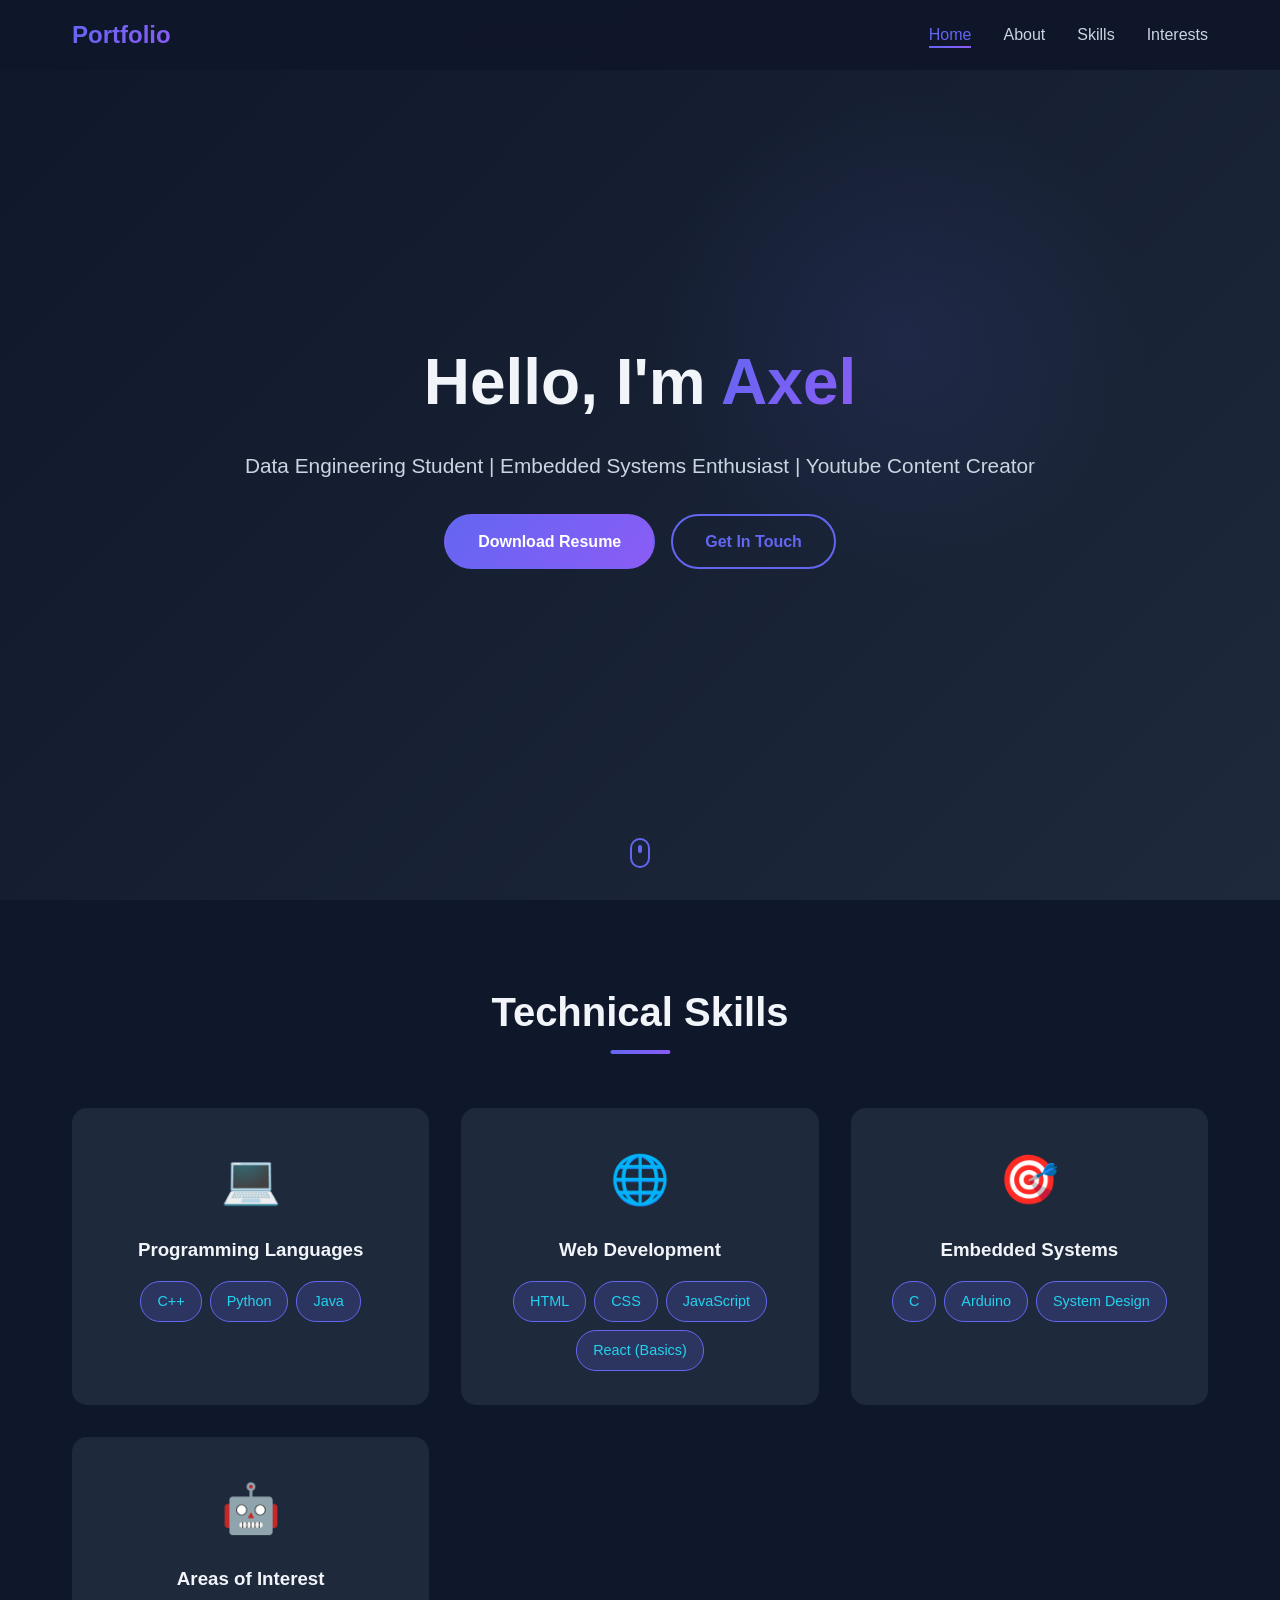
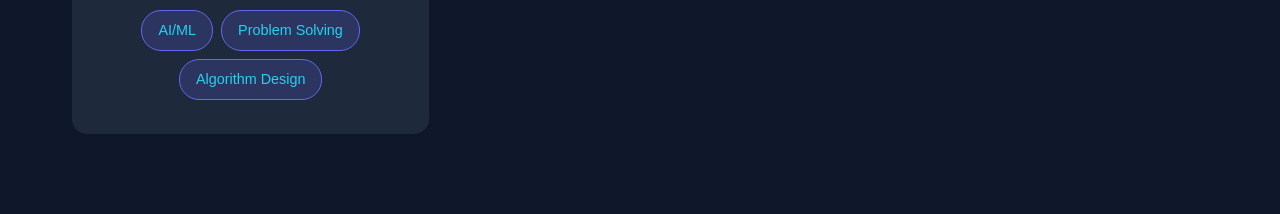
==== index.html @ 9598e3a3 "first commit" ====
<!DOCTYPE html>
<html lang="en">
<head>
    <meta charset="UTF-8">
    <meta name="viewport" content="width=device-width, initial-scale=1.0">
    <link rel="stylesheet" href="styles.css">
    <title>Adje Axel</title>
</head>
<body>
    <!-- Navigation -->
    <nav class="navbar">
        <div class="container">
            <div class="logo">Portfolio</div>
            <ul class="nav-links">
                <li><a href="#home" class="nav-link active">Home</a></li>
                <li><a href="#about" class="nav-link">About</a></li>
                <li><a href="#skills" class="nav-link">Skills</a></li>
                <li><a href="#interests" class="nav-link">Interests</a></li>
            </ul>
            <div class="hamburger">
                <span></span>
                <span></span>
                <span></span>
            </div>
        </div>
    </nav>

    <!-- Hero Section -->
    <section id="home" class="hero">
        <div class="hero-content">
            <div class="hero-text">
                <h1 class="fade-in">Hello, I'm <span class="highlight">Axel</span></h1>
                <p class="subtitle fade-in">Data Engineering Student | Embedded Systems Enthusiast | Youtube Content Creator</p>
                <div class="cta-buttons fade-in">
                    <a href="#about" class="btn btn-primary">Download Resume</a>
                    <a href="#contact" class="btn btn-secondary">Get In Touch</a>
                </div>
            </div>
        </div>
        <div class="scroll-indicator">
            <span></span>
        </div>
    </section>

    <!-- Skills Section -->
    <section id="skills" class="skills">
        <div class="container">
            <h2 class="section-title">Technical Skills</h2>
            <div class="skills-grid">
                <div class="skill-card">
                    <div class="skill-icon">💻</div>
                    <h3>Programming Languages</h3>
                    <div class="skill-tags">
                        <span class="tag">C++</span>
                        <span class="tag">Python</span>
                        <span class="tag">Java</span>
                    </div>
                </div>
                <div class="skill-card">
                    <div class="skill-icon">🌐</div>
                    <h3>Web Development</h3>
                    <div class="skill-tags">
                        <span class="tag">HTML</span>
                        <span class="tag">CSS</span>
                        <span class="tag">JavaScript</span>
                        <span class="tag">React (Basics)</span>
                    </div>
                </div>
                <div class="skill-card">
                    <div class="skill-icon">🎯</div>
                    <h3>Embedded Systems</h3>
                    <div class="skill-tags">
                        <span class="tag">C</span>
                        <span class="tag">Arduino</span>
                        <span class="tag">System Design</span>
                    </div>
                </div>
                <div class="skill-card">
                    <div class="skill-icon">🤖</div>
                    <h3>Areas of Interest</h3>
                    <div class="skill-tags">
                        <span class="tag">AI/ML</span>
                        <span class="tag">Problem Solving</span>
                        <span class="tag">Algorithm Design</span>
                    </div>
                </div>
            </div>
        </div>
    </section>
    
</body>
</html>
---- styles.css ----
/* Reset and Base Styles */
* {
    margin: 0;
    padding: 0;
    box-sizing: border-box;
}

:root {
    --primary-color: #6366f1;
    --secondary-color: #8b5cf6;
    --dark-bg: #0f172a;
    --light-bg: #1e293b;
    --text-primary: #f1f5f9;
    --text-secondary: #cbd5e1;
    --accent: #22d3ee;
    --gradient: linear-gradient(135deg, #6366f1 0%, #8b5cf6 100%);
}

body {
    font-family: 'Segoe UI', Tahoma, Geneva, Verdana, sans-serif;
    background-color: var(--dark-bg);
    color: var(--text-primary);
    line-height: 1.6;
    overflow-x: hidden;
}

.container {
    max-width: 1200px;
    margin: 0 auto;
    padding: 0 2rem;
}

/* Navigation */
.navbar {
    position: fixed;
    top: 0;
    width: 100%;
    background: rgba(15, 23, 42, 0.95);
    backdrop-filter: blur(10px);
    z-index: 1000;
    padding: 1rem 0;
    transition: all 0.3s ease;
}

.navbar.scrolled {
    box-shadow: 0 4px 20px rgba(0, 0, 0, 0.3);
}

.navbar .container {
    display: flex;
    justify-content: space-between;
    align-items: center;
}

.logo {
    font-size: 1.5rem;
    font-weight: bold;
    background: var(--gradient);
    -webkit-background-clip: text;
    -webkit-text-fill-color: transparent;
    background-clip: text;
}

.nav-links {
    display: flex;
    list-style: none;
    gap: 2rem;
}

.nav-link {
    color: var(--text-secondary);
    text-decoration: none;
    transition: color 0.3s ease;
    position: relative;
}

.nav-link::after {
    content: '';
    position: absolute;
    bottom: -5px;
    left: 0;
    width: 0;
    height: 2px;
    background: var(--gradient);
    transition: width 0.3s ease;
}

.nav-link:hover,
.nav-link.active {
    color: var(--primary-color);
}

.nav-link:hover::after,
.nav-link.active::after {
    width: 100%;
}

.hamburger {
    display: none;
    flex-direction: column;
    gap: 5px;
    cursor: pointer;
}

.hamburger span {
    width: 25px;
    height: 3px;
    background: var(--text-primary);
    transition: all 0.3s ease;
}

/* Hero Section */
.hero {
    min-height: 100vh;
    display: flex;
    align-items: center;
    justify-content: center;
    position: relative;
    background: linear-gradient(135deg, #0f172a 0%, #1e293b 100%);
    padding-top: 80px;
}

.hero::before {
    content: '';
    position: absolute;
    width: 500px;
    height: 500px;
    background: radial-gradient(circle, rgba(99, 102, 241, 0.1) 0%, transparent 70%);
    top: 10%;
    right: 10%;
    animation: float 6s ease-in-out infinite;
}

.hero-content {
    text-align: center;
    z-index: 1;
}

.hero-text h1 {
    font-size: 4rem;
    margin-bottom: 1rem;
    font-weight: 700;
}

.highlight {
    background: var(--gradient);
    -webkit-background-clip: text;
    -webkit-text-fill-color: transparent;
    background-clip: text;
}

.subtitle {
    font-size: 1.3rem;
    color: var(--text-secondary);
    margin-bottom: 2rem;
}

.cta-buttons {
    display: flex;
    gap: 1rem;
    justify-content: center;
    flex-wrap: wrap;
}

.btn {
    padding: 0.8rem 2rem;
    border-radius: 50px;
    text-decoration: none;
    font-weight: 600;
    transition: all 0.3s ease;
    display: inline-block;
}

.btn-primary {
    background: var(--gradient);
    color: white;
    border: 2px solid transparent;
}

.btn-primary:hover {
    transform: translateY(-3px);
    box-shadow: 0 10px 30px rgba(99, 102, 241, 0.4);
}

.btn-secondary {
    background: transparent;
    color: var(--primary-color);
    border: 2px solid var(--primary-color);
}

.btn-secondary:hover {
    background: var(--primary-color);
    color: white;
    transform: translateY(-3px);
}

.scroll-indicator {
    position: absolute;
    bottom: 2rem;
    left: 50%;
    transform: translateX(-50%);
}

.scroll-indicator span {
    display: block;
    width: 20px;
    height: 30px;
    border: 2px solid var(--primary-color);
    border-radius: 15px;
    position: relative;
}

.scroll-indicator span::before {
    content: '';
    position: absolute;
    top: 5px;
    left: 50%;
    transform: translateX(-50%);
    width: 4px;
    height: 8px;
    background: var(--primary-color);
    border-radius: 2px;
    animation: scroll 2s infinite;
}

/* Sections */
section {
    padding: 5rem 0;
}

.section-title {
    font-size: 2.5rem;
    text-align: center;
    margin-bottom: 1rem;
    position: relative;
    display: inline-block;
    left: 50%;
    transform: translateX(-50%);
}

.section-title::after {
    content: '';
    position: absolute;
    bottom: -10px;
    left: 50%;
    transform: translateX(-50%);
    width: 60px;
    height: 4px;
    background: var(--gradient);
    border-radius: 2px;
}

.section-subtitle {
    text-align: center;
    color: var(--text-secondary);
    font-size: 1.1rem;
    margin-bottom: 3rem;
}

/* About Section */
.about {
    background: var(--light-bg);
}

.about-content {
    max-width: 800px;
    margin: 3rem auto 0;
}

.about-text p {
    font-size: 1.1rem;
    color: var(--text-secondary);
    margin-bottom: 1.5rem;
    line-height: 1.8;
}

.stats {
    display: flex;
    justify-content: space-around;
    margin-top: 3rem;
    gap: 2rem;
    flex-wrap: wrap;
}

.stat-item {
    text-align: center;
}

.stat-item h3 {
    font-size: 3rem;
    background: var(--gradient);
    -webkit-background-clip: text;
    -webkit-text-fill-color: transparent;
    background-clip: text;
    margin-bottom: 0.5rem;
}

.stat-item p {
    color: var(--text-secondary);
}

/* Skills Section */
.skills-grid {
    display: grid;
    grid-template-columns: repeat(auto-fit, minmax(280px, 1fr));
    gap: 2rem;
    margin-top: 3rem;
}

.skill-card {
    background: var(--light-bg);
    padding: 2rem;
    border-radius: 15px;
    text-align: center;
    transition: all 0.3s ease;
    border: 2px solid transparent;
}

.skill-card:hover {
    transform: translateY(-10px);
    border-color: var(--primary-color);
    box-shadow: 0 10px 30px rgba(99, 102, 241, 0.2);
}

.skill-icon {
    font-size: 3rem;
    margin-bottom: 1rem;
}

.skill-card h3 {
    margin-bottom: 1rem;
    color: var(--text-primary);
}

.skill-tags {
    display: flex;
    flex-wrap: wrap;
    gap: 0.5rem;
    justify-content: center;
}

.tag {
    background: rgba(99, 102, 241, 0.2);
    color: var(--accent);
    padding: 0.5rem 1rem;
    border-radius: 20px;
    font-size: 0.9rem;
    border: 1px solid var(--primary-color);
}

/* Interests Section */
.interests {
    background: var(--light-bg);
}

.interests-grid {
    display: grid;
    grid-template-columns: repeat(auto-fit, minmax(250px, 1fr));
    gap: 2rem;
    margin-top: 3rem;
}

.interest-card {
    background: var(--dark-bg);
    padding: 2rem;
    border-radius: 15px;
    text-align: center;
    transition: all 0.3s ease;
    border: 2px solid transparent;
}

.interest-card:hover {
    transform: translateY(-10px);
    border-color: var(--secondary-color);
    box-shadow: 0 10px 30px rgba(139, 92, 246, 0.2);
}

.interest-icon {
    font-size: 3rem;
    margin-bottom: 1rem;
}

.interest-card h3 {
    color: var(--text-primary);
    margin-bottom: 0.5rem;
}

.interest-card p {
    color: var(--text-secondary);
    font-size: 0.95rem;
}

/* Contact Section */
.contact-content {
    max-width: 600px;
    margin: 3rem auto 0;
}

.contact-form {
    display: flex;
    flex-direction: column;
    gap: 1.5rem;
}

.form-group input,
.form-group textarea {
    width: 100%;
    padding: 1rem;
    background: var(--light-bg);
    border: 2px solid transparent;
    border-radius: 10px;
    color: var(--text-primary);
    font-size: 1rem;
    transition: all 0.3s ease;
}

.form-group input:focus,
.form-group textarea:focus {
    outline: none;
    border-color: var(--primary-color);
    box-shadow: 0 0 20px rgba(99, 102, 241, 0.2);
}

.form-group textarea {
    resize: vertical;
}

/* Footer */
.footer {
    background: var(--dark-bg);
    text-align: center;
    padding: 2rem 0;
    border-top: 1px solid var(--light-bg);
}

.footer p {
    color: var(--text-secondary);
    margin: 0.5rem 0;
}

/* Animations */
@keyframes float {
    0%, 100% {
        transform: translateY(0);
    }
    50% {
        transform: translateY(-20px);
    }
}

@keyframes scroll {
    0% {
        opacity: 0;
        transform: translateX(-50%) translateY(0);
    }
    50% {
        opacity: 1;
    }
    100% {
        opacity: 0;
        transform: translateX(-50%) translateY(10px);
    }
}

.fade-in {
    animation: fadeInUp 1s ease-out;
}

@keyframes fadeInUp {
    from {
        opacity: 0;
        transform: translateY(30px);
    }
    to {
        opacity: 1;
        transform: translateY(0);
    }
}

/* Responsive Design */
@media (max-width: 768px) {
    .hamburger {
        display: flex;
    }

    .nav-links {
        position: fixed;
        top: 70px;
        right: -100%;
        flex-direction: column;
        background: rgba(15, 23, 42, 0.98);
        width: 100%;
        padding: 2rem;
        gap: 1rem;
        transition: right 0.3s ease;
    }

    .nav-links.active {
        right: 0;
    }

    .hero-text h1 {
        font-size: 2.5rem;
    }

    .subtitle {
        font-size: 1.1rem;
    }

    .section-title {
        font-size: 2rem;
    }

    .stats {
        flex-direction: column;
        gap: 2rem;
    }
}

@media (max-width: 480px) {
    .hero-text h1 {
        font-size: 2rem;
    }

    .cta-buttons {
        flex-direction: column;
    }

    .btn {
        width: 100%;
    }
}
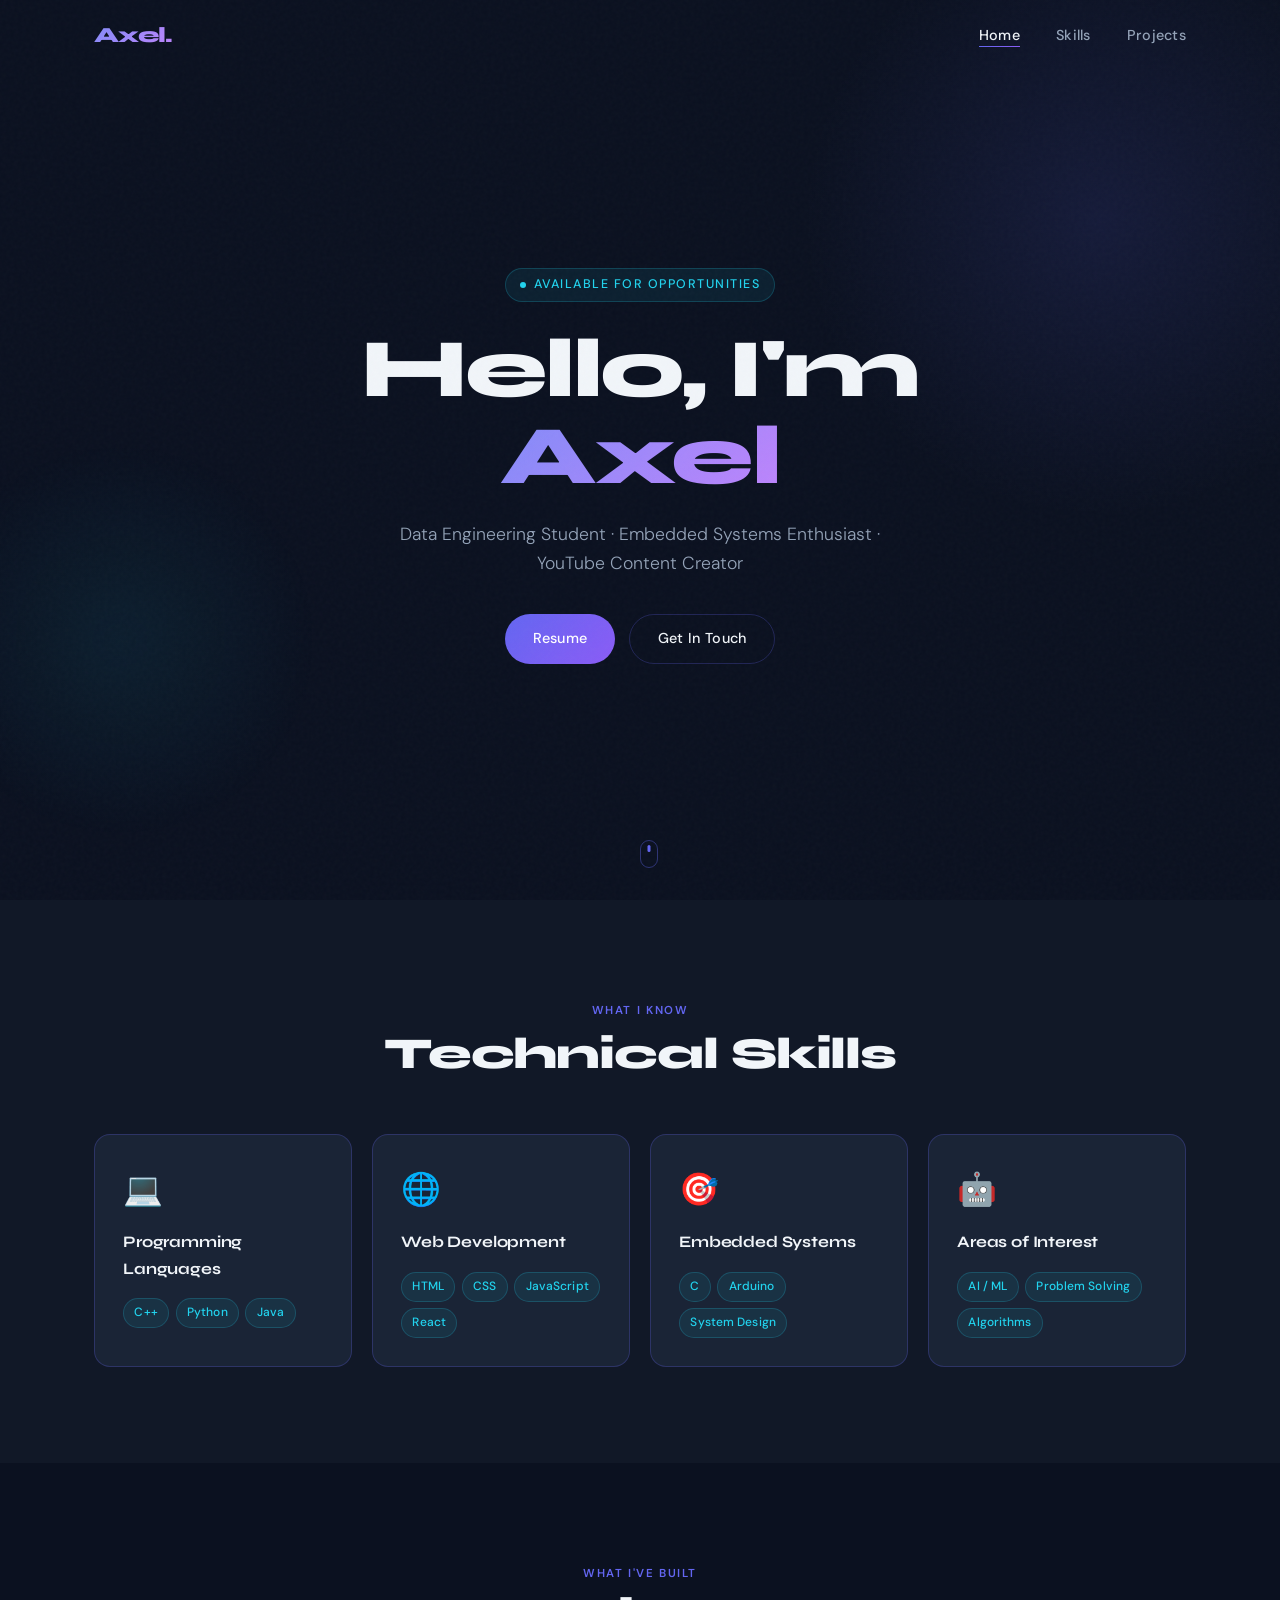
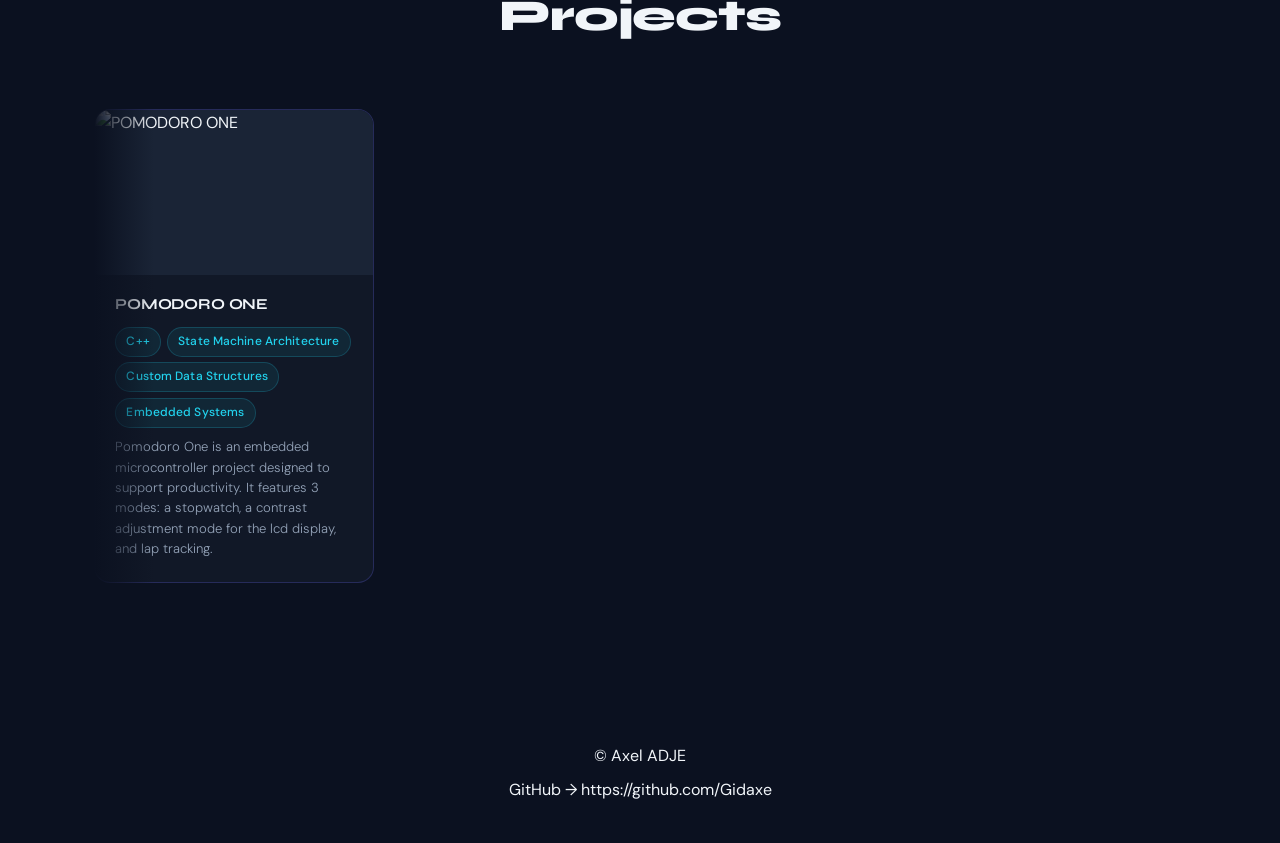
==== commit 1f160c9e: "Made some progress on the portfolio website, added all the UI elements, next is adding the projects." ====
--- a/index.html
+++ b/index.html
@@ -3,21 +3,24 @@
 <head>
     <meta charset="UTF-8">
     <meta name="viewport" content="width=device-width, initial-scale=1.0">
+    <title>Adje Axel — Portfolio</title>
+    <link rel="preconnect" href="https://fonts.googleapis.com">
+    <link rel="preconnect" href="https://fonts.gstatic.com" crossorigin>
+    <link href="https://fonts.googleapis.com/css2?family=Syne:wght@400;600;700;800&family=DM+Sans:ital,wght@0,300;0,400;0,500;1,300&display=swap" rel="stylesheet">
     <link rel="stylesheet" href="styles.css">
-    <title>Adje Axel</title>
 </head>
 <body>
+
     <!-- Navigation -->
-    <nav class="navbar">
-        <div class="container">
-            <div class="logo">Portfolio</div>
-            <ul class="nav-links">
+    <nav class="navbar" id="navbar">
+        <div class="container">
+            <div class="logo">Axel.</div>
+            <ul class="nav-links" id="navLinks">
                 <li><a href="#home" class="nav-link active">Home</a></li>
-                <li><a href="#about" class="nav-link">About</a></li>
                 <li><a href="#skills" class="nav-link">Skills</a></li>
-                <li><a href="#interests" class="nav-link">Interests</a></li>
+                <li><a href="#projects-section" class="nav-link">Projects</a></li>
             </ul>
-            <div class="hamburger">
+            <div class="hamburger" id="hamburger" aria-label="Toggle menu">
                 <span></span>
                 <span></span>
                 <span></span>
@@ -25,30 +28,32 @@
         </div>
     </nav>
 
-    <!-- Hero Section -->
+    <!-- Hero -->
     <section id="home" class="hero">
         <div class="hero-content">
-            <div class="hero-text">
-                <h1 class="fade-in">Hello, I'm <span class="highlight">Axel</span></h1>
-                <p class="subtitle fade-in">Data Engineering Student | Embedded Systems Enthusiast | Youtube Content Creator</p>
-                <div class="cta-buttons fade-in">
-                    <a href="#about" class="btn btn-primary">Download Resume</a>
-                    <a href="#contact" class="btn btn-secondary">Get In Touch</a>
-                </div>
-            </div>
-        </div>
-        <div class="scroll-indicator">
-            <span></span>
-        </div>
+            <div class="eyebrow">Available for opportunities</div>
+            <h1>Hello, I'm <span class="highlight">Axel</span></h1>
+            <p class="subtitle">Data Engineering Student · Embedded Systems Enthusiast · YouTube Content Creator</p>
+            <div class="cta-buttons">
+                <a href="axel_adje_resume.html" class="btn btn-primary">
+                    Resume
+                </a>
+                <a href="mailto:axel.adje@edu.esiee.fr" class="btn btn-secondary">Get In Touch</a>
+            </div>
+        </div>
+        <div class="scroll-indicator" aria-hidden="true"><span></span></div>
     </section>
 
-    <!-- Skills Section -->
-    <section id="skills" class="skills">
-        <div class="container">
-            <h2 class="section-title">Technical Skills</h2>
+    <!-- Skills -->
+    <section id="skills">
+        <div class="container">
+            <div class="section-header reveal">
+                <span class="section-label">What I know</span>
+                <h2 class="section-title">Technical Skills</h2>
+            </div>
             <div class="skills-grid">
-                <div class="skill-card">
-                    <div class="skill-icon">💻</div>
+                <div class="skill-card reveal">
+                    <span class="skill-icon">💻</span>
                     <h3>Programming Languages</h3>
                     <div class="skill-tags">
                         <span class="tag">C++</span>
@@ -56,18 +61,18 @@
                         <span class="tag">Java</span>
                     </div>
                 </div>
-                <div class="skill-card">
-                    <div class="skill-icon">🌐</div>
+                <div class="skill-card reveal" style="transition-delay:0.08s">
+                    <span class="skill-icon">🌐</span>
                     <h3>Web Development</h3>
                     <div class="skill-tags">
                         <span class="tag">HTML</span>
                         <span class="tag">CSS</span>
                         <span class="tag">JavaScript</span>
-                        <span class="tag">React (Basics)</span>
-                    </div>
-                </div>
-                <div class="skill-card">
-                    <div class="skill-icon">🎯</div>
+                        <span class="tag">React</span>
+                    </div>
+                </div>
+                <div class="skill-card reveal" style="transition-delay:0.16s">
+                    <span class="skill-icon">🎯</span>
                     <h3>Embedded Systems</h3>
                     <div class="skill-tags">
                         <span class="tag">C</span>
@@ -75,18 +80,138 @@
                         <span class="tag">System Design</span>
                     </div>
                 </div>
-                <div class="skill-card">
-                    <div class="skill-icon">🤖</div>
+                <div class="skill-card reveal" style="transition-delay:0.24s">
+                    <span class="skill-icon">🤖</span>
                     <h3>Areas of Interest</h3>
                     <div class="skill-tags">
-                        <span class="tag">AI/ML</span>
+                        <span class="tag">AI / ML</span>
                         <span class="tag">Problem Solving</span>
-                        <span class="tag">Algorithm Design</span>
+                        <span class="tag">Algorithms</span>
                     </div>
                 </div>
             </div>
         </div>
     </section>
-    
+
+    <!-- Projects -->
+    <section id="projects-section">
+        <div class="container">
+            <div class="section-header reveal">
+                <span class="section-label">What I've built</span>
+                <h2 class="section-title">Projects</h2>
+            </div>
+        </div>
+        <div class="container">
+            <div class="projects-scroll-wrapper">
+                <div class="projects-scroll-container" id="projectsScroll">
+
+                    <a href="https://github.com/Gidaxe/POMODORO-ONE" target="_blank" rel="noopener" class="project-box">
+                        <div class="project-img-wrap">
+                            <img src="images/sugarandswirl.png" alt="POMODORO ONE" loading="lazy">
+                        </div>
+                        <div class="project-body">
+                            <h4>POMODORO ONE</h4>
+                            <div class="project-tags">
+                                <span class="tag">C++</span>
+                                <span class="tag">State Machine Architecture</span>
+                                <span class="tag">Custom Data Structures</span>
+                                <span class="tag">Embedded Systems</span>
+                            </div>
+                            <p>Pomodoro One is an embedded microcontroller project designed to support productivity. It features 3 modes: a stopwatch, a contrast adjustment mode for the lcd display, and lap tracking.</p>
+                        </div>
+                    </a>
+
+                </div>
+            </div>
+            <p class="drag-hint">← swipe to see more →</p>
+        </div>
+    </section>
+
+    <!-- Footer -->
+    <footer class="footer">
+        <div class="container">
+            <p>&copy; Axel ADJE </p>
+            <p>GitHub →
+  <a href="https://github.com/Gidaxe/" target="_blank" rel="noopener noreferrer">
+    https://github.com/Gidaxe
+  </a>
+</p>
+
+        </div>
+    </footer>
+
+    <script>
+        // ── Navbar scroll state ──
+        const navbar = document.getElementById('navbar');
+        window.addEventListener('scroll', () => {
+            navbar.classList.toggle('scrolled', window.scrollY > 30);
+        }, { passive: true });
+
+        // ── Active nav link on scroll ──
+        const sections = document.querySelectorAll('section[id]');
+        const navLinks = document.querySelectorAll('.nav-link');
+
+        const observer = new IntersectionObserver((entries) => {
+            entries.forEach(entry => {
+                if (entry.isIntersecting) {
+                    navLinks.forEach(l => l.classList.remove('active'));
+                    const active = document.querySelector(`.nav-link[href="#${entry.target.id}"]`);
+                    if (active) active.classList.add('active');
+                }
+            });
+        }, { threshold: 0.4 });
+
+        sections.forEach(s => observer.observe(s));
+
+        // ── Hamburger / mobile nav ──
+        const hamburger = document.getElementById('hamburger');
+        const navList   = document.getElementById('navLinks');
+
+        hamburger.addEventListener('click', () => {
+            const open = navList.classList.toggle('open');
+            hamburger.classList.toggle('open', open);
+            document.body.style.overflow = open ? 'hidden' : '';
+        });
+
+        // close on link click
+        navList.querySelectorAll('.nav-link').forEach(link => {
+            link.addEventListener('click', () => {
+                navList.classList.remove('open');
+                hamburger.classList.remove('open');
+                document.body.style.overflow = '';
+            });
+        });
+
+        // ── Scroll reveal ──
+        const revealObserver = new IntersectionObserver((entries) => {
+            entries.forEach(e => {
+                if (e.isIntersecting) {
+                    e.target.classList.add('visible');
+                    revealObserver.unobserve(e.target);
+                }
+            });
+        }, { threshold: 0.15 });
+
+        document.querySelectorAll('.reveal').forEach(el => revealObserver.observe(el));
+
+        // ── Drag-to-scroll on project rail ──
+        const rail = document.getElementById('projectsScroll');
+        let isDown = false, startX, scrollLeft;
+
+        rail.addEventListener('mousedown', e => {
+            isDown = true;
+            startX = e.pageX - rail.offsetLeft;
+            scrollLeft = rail.scrollLeft;
+        });
+
+        ['mouseleave','mouseup'].forEach(ev => rail.addEventListener(ev, () => isDown = false));
+
+        rail.addEventListener('mousemove', e => {
+            if (!isDown) return;
+            e.preventDefault();
+            const x = e.pageX - rail.offsetLeft;
+            rail.scrollLeft = scrollLeft - (x - startX) * 1.2;
+        });
+    </script>
 </body>
 </html>
--- a/styles.css
+++ b/styles.css
@@ -1,49 +1,64 @@
-/* Reset and Base Styles */
-* {
-    margin: 0;
-    padding: 0;
-    box-sizing: border-box;
-}
+/* ─── Reset & Base ─── */
+*, *::before, *::after { margin: 0; padding: 0; box-sizing: border-box; }
 
 :root {
-    --primary-color: #6366f1;
-    --secondary-color: #8b5cf6;
-    --dark-bg: #0f172a;
-    --light-bg: #1e293b;
-    --text-primary: #f1f5f9;
-    --text-secondary: #cbd5e1;
-    --accent: #22d3ee;
-    --gradient: linear-gradient(135deg, #6366f1 0%, #8b5cf6 100%);
-}
+    --indigo:    #6366f1;
+    --violet:    #8b5cf6;
+    --cyan:      #22d3ee;
+    --dark:      #0b1120;
+    --surface:   #111827;
+    --surface-2: #1a2436;
+    --border:    rgba(99,102,241,0.25);
+    --text:      #f1f5f9;
+    --muted:     #94a3b8;
+    --grad:      linear-gradient(135deg, #6366f1, #8b5cf6);
+    --grad-text: linear-gradient(135deg, #818cf8, #c084fc);
+}
+
+html { scroll-behavior: smooth; }
 
 body {
-    font-family: 'Segoe UI', Tahoma, Geneva, Verdana, sans-serif;
-    background-color: var(--dark-bg);
-    color: var(--text-primary);
-    line-height: 1.6;
+    font-family: 'DM Sans', sans-serif;
+    background: var(--dark);
+    color: var(--text);
     overflow-x: hidden;
-}
+    line-height: 1.65;
+}
+
+/* ─── Grain overlay ─── */
+body::before {
+    content: '';
+    position: fixed;
+    inset: 0;
+    background-image: url("data:image/svg+xml,%3Csvg viewBox='0 0 256 256' xmlns='http://www.w3.org/2000/svg'%3E%3Cfilter id='noise'%3E%3CfeTurbulence type='fractalNoise' baseFrequency='0.9' numOctaves='4' stitchTiles='stitch'/%3E%3C/filter%3E%3Crect width='100%25' height='100%25' filter='url(%23noise)' opacity='1'/%3E%3C/svg%3E");
+    opacity: 0.025;
+    pointer-events: none;
+    z-index: 9999;
+}
+
+a { text-decoration: none; color: inherit; }
 
 .container {
-    max-width: 1200px;
+    max-width: 1140px;
     margin: 0 auto;
-    padding: 0 2rem;
-}
-
-/* Navigation */
+    padding: 0 1.5rem;
+}
+
+/* ─── Navbar ─── */
 .navbar {
     position: fixed;
     top: 0;
     width: 100%;
-    background: rgba(15, 23, 42, 0.95);
-    backdrop-filter: blur(10px);
     z-index: 1000;
-    padding: 1rem 0;
-    transition: all 0.3s ease;
+    padding: 1.1rem 0;
+    transition: background 0.4s, box-shadow 0.4s;
 }
 
 .navbar.scrolled {
-    box-shadow: 0 4px 20px rgba(0, 0, 0, 0.3);
+    background: rgba(11,17,32,0.85);
+    backdrop-filter: blur(18px);
+    -webkit-backdrop-filter: blur(18px);
+    box-shadow: 0 1px 0 var(--border);
 }
 
 .navbar .container {
@@ -53,41 +68,46 @@
 }
 
 .logo {
-    font-size: 1.5rem;
-    font-weight: bold;
-    background: var(--gradient);
+    font-family: 'Syne', sans-serif;
+    font-weight: 800;
+    font-size: 1.35rem;
+    letter-spacing: -0.03em;
+    background: var(--grad-text);
     -webkit-background-clip: text;
     -webkit-text-fill-color: transparent;
     background-clip: text;
 }
 
 .nav-links {
-    display: flex;
     list-style: none;
-    gap: 2rem;
+    display: flex;
+    gap: 2.25rem;
+    transition: transform 0.4s cubic-bezier(0.4,0,0.2,1), opacity 0.35s ease;
 }
 
 .nav-link {
-    color: var(--text-secondary);
-    text-decoration: none;
-    transition: color 0.3s ease;
+    font-size: 0.9rem;
+    font-weight: 500;
+    color: var(--muted);
+    letter-spacing: 0.02em;
+    transition: color 0.25s;
     position: relative;
 }
 
 .nav-link::after {
     content: '';
     position: absolute;
-    bottom: -5px;
+    bottom: -3px;
     left: 0;
     width: 0;
-    height: 2px;
-    background: var(--gradient);
+    height: 1.5px;
+    background: var(--grad);
     transition: width 0.3s ease;
 }
 
 .nav-link:hover,
 .nav-link.active {
-    color: var(--primary-color);
+    color: var(--text);
 }
 
 .nav-link:hover::after,
@@ -95,103 +115,173 @@
     width: 100%;
 }
 
+/* ─── Hamburger ─── */
 .hamburger {
     display: none;
     flex-direction: column;
     gap: 5px;
     cursor: pointer;
+    padding: 4px;
+    z-index: 1100;
 }
 
 .hamburger span {
-    width: 25px;
-    height: 3px;
-    background: var(--text-primary);
-    transition: all 0.3s ease;
-}
-
-/* Hero Section */
+    display: block;
+    width: 24px;
+    height: 2px;
+    background: var(--text);
+    border-radius: 2px;
+    transition: transform 0.35s ease, opacity 0.35s ease, width 0.35s ease;
+    transform-origin: center;
+}
+
+.hamburger.open span:nth-child(1) { transform: translateY(7px) rotate(45deg); }
+.hamburger.open span:nth-child(2) { opacity: 0; width: 0; }
+.hamburger.open span:nth-child(3) { transform: translateY(-7px) rotate(-45deg); }
+
+/* ─── Hero ─── */
 .hero {
-    min-height: 100vh;
+    min-height: 100svh;
     display: flex;
     align-items: center;
     justify-content: center;
+    text-align: center;
+    padding: 7rem 1.5rem 5rem;
     position: relative;
-    background: linear-gradient(135deg, #0f172a 0%, #1e293b 100%);
-    padding-top: 80px;
-}
-
-.hero::before {
+    overflow: hidden;
+}
+
+/* Ambient orbs */
+.hero::before, .hero::after {
     content: '';
     position: absolute;
-    width: 500px;
-    height: 500px;
-    background: radial-gradient(circle, rgba(99, 102, 241, 0.1) 0%, transparent 70%);
-    top: 10%;
-    right: 10%;
-    animation: float 6s ease-in-out infinite;
+    border-radius: 50%;
+    pointer-events: none;
+}
+
+.hero::before {
+    width: 600px;
+    height: 600px;
+    background: radial-gradient(circle, rgba(99,102,241,0.12) 0%, transparent 70%);
+    top: -80px;
+    right: -120px;
+    animation: drift 10s ease-in-out infinite;
+}
+
+.hero::after {
+    width: 400px;
+    height: 400px;
+    background: radial-gradient(circle, rgba(34,211,238,0.07) 0%, transparent 70%);
+    bottom: 60px;
+    left: -80px;
+    animation: drift 13s ease-in-out infinite reverse;
 }
 
 .hero-content {
-    text-align: center;
+    position: relative;
     z-index: 1;
-}
-
-.hero-text h1 {
-    font-size: 4rem;
-    margin-bottom: 1rem;
-    font-weight: 700;
+    max-width: 720px;
+}
+
+.eyebrow {
+    display: inline-flex;
+    align-items: center;
+    gap: 0.5rem;
+    font-size: 0.78rem;
+    font-weight: 500;
+    letter-spacing: 0.12em;
+    text-transform: uppercase;
+    color: var(--cyan);
+    background: rgba(34,211,238,0.08);
+    border: 1px solid rgba(34,211,238,0.2);
+    padding: 0.35rem 0.85rem;
+    border-radius: 100px;
+    margin-bottom: 1.5rem;
+    opacity: 0;
+    animation: fadeUp 0.7s 0.1s forwards;
+}
+
+.eyebrow::before {
+    content: '';
+    width: 6px;
+    height: 6px;
+    border-radius: 50%;
+    background: var(--cyan);
+    animation: pulse 2s infinite;
+}
+
+.hero h1 {
+    font-family: 'Syne', sans-serif;
+    font-size: clamp(2.8rem, 7vw, 5.2rem);
+    font-weight: 800;
+    line-height: 1.05;
+    letter-spacing: -0.03em;
+    margin-bottom: 1.25rem;
+    opacity: 0;
+    animation: fadeUp 0.7s 0.25s forwards;
 }
 
 .highlight {
-    background: var(--gradient);
+    background: var(--grad-text);
     -webkit-background-clip: text;
     -webkit-text-fill-color: transparent;
     background-clip: text;
 }
 
 .subtitle {
-    font-size: 1.3rem;
-    color: var(--text-secondary);
-    margin-bottom: 2rem;
+    font-size: clamp(0.95rem, 2.2vw, 1.1rem);
+    color: var(--muted);
+    font-weight: 300;
+    max-width: 520px;
+    margin: 0 auto 2.25rem;
+    opacity: 0;
+    animation: fadeUp 0.7s 0.4s forwards;
 }
 
 .cta-buttons {
     display: flex;
-    gap: 1rem;
+    gap: 0.85rem;
     justify-content: center;
     flex-wrap: wrap;
+    opacity: 0;
+    animation: fadeUp 0.7s 0.55s forwards;
 }
 
 .btn {
-    padding: 0.8rem 2rem;
-    border-radius: 50px;
-    text-decoration: none;
-    font-weight: 600;
-    transition: all 0.3s ease;
-    display: inline-block;
+    padding: 0.75rem 1.75rem;
+    border-radius: 100px;
+    font-size: 0.9rem;
+    font-weight: 500;
+    letter-spacing: 0.02em;
+    transition: transform 0.25s, box-shadow 0.25s, background 0.25s;
+    display: inline-flex;
+    align-items: center;
+    gap: 0.4rem;
+    cursor: pointer;
+    border: none;
 }
 
 .btn-primary {
-    background: var(--gradient);
-    color: white;
-    border: 2px solid transparent;
+    background: var(--grad);
+    color: #fff;
+    box-shadow: 0 0 0 rgba(99,102,241,0);
 }
 
 .btn-primary:hover {
-    transform: translateY(-3px);
-    box-shadow: 0 10px 30px rgba(99, 102, 241, 0.4);
+    transform: translateY(-2px);
+    box-shadow: 0 8px 28px rgba(99,102,241,0.45);
 }
 
 .btn-secondary {
     background: transparent;
-    color: var(--primary-color);
-    border: 2px solid var(--primary-color);
+    color: var(--text);
+    border: 1.5px solid var(--border);
 }
 
 .btn-secondary:hover {
-    background: var(--primary-color);
-    color: white;
-    transform: translateY(-3px);
+    border-color: var(--indigo);
+    background: rgba(99,102,241,0.08);
+    transform: translateY(-2px);
 }
 
 .scroll-indicator {
@@ -199,230 +289,276 @@
     bottom: 2rem;
     left: 50%;
     transform: translateX(-50%);
+    display: flex;
+    flex-direction: column;
+    align-items: center;
+    gap: 0.4rem;
+    opacity: 0;
+    animation: fadeUp 0.7s 1s forwards;
 }
 
 .scroll-indicator span {
     display: block;
-    width: 20px;
-    height: 30px;
-    border: 2px solid var(--primary-color);
-    border-radius: 15px;
+    width: 18px;
+    height: 28px;
+    border: 1.5px solid rgba(99,102,241,0.4);
+    border-radius: 12px;
     position: relative;
 }
 
 .scroll-indicator span::before {
     content: '';
     position: absolute;
-    top: 5px;
+    top: 4px;
     left: 50%;
     transform: translateX(-50%);
-    width: 4px;
-    height: 8px;
-    background: var(--primary-color);
+    width: 3px;
+    height: 7px;
+    background: var(--indigo);
     border-radius: 2px;
-    animation: scroll 2s infinite;
-}
-
-/* Sections */
-section {
-    padding: 5rem 0;
+    animation: scrollDot 2s infinite;
+}
+
+/* ─── Section shared ─── */
+section { padding: 6rem 0; }
+
+.section-header {
+    text-align: center;
+    margin-bottom: 3.5rem;
+}
+
+.section-label {
+    display: inline-block;
+    font-size: 0.72rem;
+    font-weight: 600;
+    letter-spacing: 0.14em;
+    text-transform: uppercase;
+    color: var(--indigo);
+    margin-bottom: 0.6rem;
 }
 
 .section-title {
-    font-size: 2.5rem;
-    text-align: center;
-    margin-bottom: 1rem;
+    font-family: 'Syne', sans-serif;
+    font-size: clamp(1.9rem, 4vw, 2.75rem);
+    font-weight: 800;
+    letter-spacing: -0.025em;
+    line-height: 1.1;
+}
+
+/* ─── Skills ─── */
+#skills { background: var(--surface); }
+
+.skills-grid {
+    display: grid;
+    grid-template-columns: repeat(auto-fit, minmax(240px, 1fr));
+    gap: 1.25rem;
+}
+
+.skill-card {
+    background: var(--surface-2);
+    border: 1px solid var(--border);
+    border-radius: 16px;
+    padding: 1.75rem;
+    transition: border-color 0.3s, transform 0.3s, box-shadow 0.3s;
     position: relative;
-    display: inline-block;
-    left: 50%;
-    transform: translateX(-50%);
-}
-
-.section-title::after {
+    overflow: hidden;
+}
+
+.skill-card::before {
     content: '';
     position: absolute;
-    bottom: -10px;
-    left: 50%;
-    transform: translateX(-50%);
+    inset: 0;
+    background: var(--grad);
+    opacity: 0;
+    transition: opacity 0.3s;
+    border-radius: inherit;
+}
+
+.skill-card:hover {
+    border-color: var(--indigo);
+    transform: translateY(-5px);
+    box-shadow: 0 16px 40px rgba(99,102,241,0.15);
+}
+
+.skill-card:hover::before { opacity: 0.04; }
+
+.skill-card > * { position: relative; z-index: 1; }
+
+.skill-icon {
+    font-size: 2rem;
+    margin-bottom: 0.85rem;
+    display: block;
+}
+
+.skill-card h3 {
+    font-family: 'Syne', sans-serif;
+    font-size: 1rem;
+    font-weight: 700;
+    margin-bottom: 1rem;
+    letter-spacing: -0.01em;
+}
+
+.skill-tags {
+    display: flex;
+    flex-wrap: wrap;
+    gap: 0.4rem;
+}
+
+.tag {
+    font-size: 0.75rem;
+    font-weight: 500;
+    color: var(--cyan);
+    background: rgba(34,211,238,0.08);
+    border: 1px solid rgba(34,211,238,0.2);
+    padding: 0.25rem 0.65rem;
+    border-radius: 100px;
+    letter-spacing: 0.01em;
+}
+
+/* ─── Projects ─── */
+#projects-section {
+    background: var(--dark);
+    padding-top: 6rem;
+    padding-bottom: 6rem;
+}
+
+.projects-scroll-container {
+    display: flex;
+    gap: 1.25rem;
+    overflow-x: auto;
+    padding: 0.75rem 0 1.5rem;
+    scroll-snap-type: x mandatory;
+    -webkit-overflow-scrolling: touch;
+    scrollbar-width: none;
+    -ms-overflow-style: none;
+    cursor: grab;
+}
+
+.projects-scroll-container:active { cursor: grabbing; }
+.projects-scroll-container::-webkit-scrollbar { display: none; }
+
+.projects-scroll-wrapper {
+    position: relative;
+    overflow: hidden;
+}
+
+.projects-scroll-wrapper::before,
+.projects-scroll-wrapper::after {
+    content: '';
+    position: absolute;
+    top: 0;
+    bottom: 0;
     width: 60px;
-    height: 4px;
-    background: var(--gradient);
-    border-radius: 2px;
-}
-
-.section-subtitle {
+    pointer-events: none;
+    z-index: 2;
+}
+
+.projects-scroll-wrapper::before {
+    left: 0;
+    background: linear-gradient(to right, var(--dark), transparent);
+}
+
+.projects-scroll-wrapper::after {
+    right: 0;
+    background: linear-gradient(to left, var(--dark), transparent);
+}
+
+.project-box {
+    flex: 0 0 280px;
+    scroll-snap-align: start;
+    background: var(--surface);
+    border: 1px solid var(--border);
+    border-radius: 16px;
+    overflow: hidden;
+    display: flex;
+    flex-direction: column;
+    transition: border-color 0.3s, transform 0.3s, box-shadow 0.3s;
+}
+
+.project-box:hover {
+    border-color: rgba(99,102,241,0.55);
+    transform: translateY(-5px);
+    box-shadow: 0 20px 44px rgba(99,102,241,0.14);
+}
+
+.project-img-wrap {
+    width: 100%;
+    height: 165px;
+    overflow: hidden;
+    background: var(--surface-2);
+    position: relative;
+}
+
+.project-img-wrap img {
+    width: 100%;
+    height: 100%;
+    object-fit: cover;
+    transition: transform 0.5s ease;
+}
+
+.project-box:hover .project-img-wrap img {
+    transform: scale(1.06);
+}
+
+.project-img-wrap::after {
+    content: '↗';
+    position: absolute;
+    top: 10px;
+    right: 12px;
+    width: 28px;
+    height: 28px;
+    background: rgba(11,17,32,0.7);
+    border-radius: 50%;
+    display: flex;
+    align-items: center;
+    justify-content: center;
+    font-size: 0.8rem;
+    color: var(--text);
+    opacity: 0;
+    transition: opacity 0.3s;
+    backdrop-filter: blur(4px);
+}
+
+.project-box:hover .project-img-wrap::after { opacity: 1; }
+
+.project-body {
+    padding: 1.1rem 1.25rem 1.4rem;
+    display: flex;
+    flex-direction: column;
+    gap: 0.6rem;
+    flex: 1;
+}
+
+.project-box h4 {
+    font-family: 'Syne', sans-serif;
+    font-size: 0.95rem;
+    font-weight: 700;
+    color: var(--text);
+    letter-spacing: -0.01em;
+}
+
+.project-tags {
+    display: flex;
+    flex-wrap: wrap;
+    gap: 0.35rem;
+}
+
+.project-box p {
+    font-size: 0.82rem;
+    color: var(--muted);
+    font-weight: 300;
+    line-height: 1.55;
+    margin-top: auto;
+}
+
+.drag-hint {
     text-align: center;
-    color: var(--text-secondary);
-    font-size: 1.1rem;
-    margin-bottom: 3rem;
-}
-
-/* About Section */
-.about {
-    background: var(--light-bg);
-}
-
-.about-content {
-    max-width: 800px;
-    margin: 3rem auto 0;
-}
-
-.about-text p {
-    font-size: 1.1rem;
-    color: var(--text-secondary);
-    margin-bottom: 1.5rem;
-    line-height: 1.8;
-}
-
-.stats {
-    display: flex;
-    justify-content: space-around;
-    margin-top: 3rem;
-    gap: 2rem;
-    flex-wrap: wrap;
-}
-
-.stat-item {
-    text-align: center;
-}
-
-.stat-item h3 {
-    font-size: 3rem;
-    background: var(--gradient);
-    -webkit-background-clip: text;
-    -webkit-text-fill-color: transparent;
-    background-clip: text;
-    margin-bottom: 0.5rem;
-}
-
-.stat-item p {
-    color: var(--text-secondary);
-}
-
-/* Skills Section */
-.skills-grid {
-    display: grid;
-    grid-template-columns: repeat(auto-fit, minmax(280px, 1fr));
-    gap: 2rem;
-    margin-top: 3rem;
-}
-
-.skill-card {
-    background: var(--light-bg);
-    padding: 2rem;
-    border-radius: 15px;
-    text-align: center;
-    transition: all 0.3s ease;
-    border: 2px solid transparent;
-}
-
-.skill-card:hover {
-    transform: translateY(-10px);
-    border-color: var(--primary-color);
-    box-shadow: 0 10px 30px rgba(99, 102, 241, 0.2);
-}
-
-.skill-icon {
-    font-size: 3rem;
-    margin-bottom: 1rem;
-}
-
-.skill-card h3 {
-    margin-bottom: 1rem;
-    color: var(--text-primary);
-}
-
-.skill-tags {
-    display: flex;
-    flex-wrap: wrap;
-    gap: 0.5rem;
-    justify-content: center;
-}
-
-.tag {
-    background: rgba(99, 102, 241, 0.2);
-    color: var(--accent);
-    padding: 0.5rem 1rem;
-    border-radius: 20px;
-    font-size: 0.9rem;
-    border: 1px solid var(--primary-color);
-}
-
-/* Interests Section */
-.interests {
-    background: var(--light-bg);
-}
-
-.interests-grid {
-    display: grid;
-    grid-template-columns: repeat(auto-fit, minmax(250px, 1fr));
-    gap: 2rem;
-    margin-top: 3rem;
-}
-
-.interest-card {
-    background: var(--dark-bg);
-    padding: 2rem;
-    border-radius: 15px;
-    text-align: center;
-    transition: all 0.3s ease;
-    border: 2px solid transparent;
-}
-
-.interest-card:hover {
-    transform: translateY(-10px);
-    border-color: var(--secondary-color);
-    box-shadow: 0 10px 30px rgba(139, 92, 246, 0.2);
-}
-
-.interest-icon {
-    font-size: 3rem;
-    margin-bottom: 1rem;
-}
-
-.interest-card h3 {
-    color: var(--text-primary);
-    margin-bottom: 0.5rem;
-}
-
-.interest-card p {
-    color: var(--text-secondary);
-    font-size: 0.95rem;
-}
-
-/* Contact Section */
-.contact-content {
-    max-width: 600px;
-    margin: 3rem auto 0;
-}
-
-.contact-form {
-    display: flex;
-    flex-direction: column;
-    gap: 1.5rem;
-}
-
-.form-group input,
-.form-group textarea {
-    width: 100%;
-    padding: 1rem;
-    background: var(--light-bg);
-    border: 2px solid transparent;
-    border-radius: 10px;
-    color: var(--text-primary);
-    font-size: 1rem;
-    transition: all 0.3s ease;
-}
-
-.form-group input:focus,
-.form-group textarea:focus {
-    outline: none;
-    border-color: var(--primary-color);
-    box-shadow: 0 0 20px rgba(99, 102, 241, 0.2);
-}
-
-.form-group textarea {
-    resize: vertical;
+    font-size: 0.75rem;
+    color: var(--muted);
+    opacity: 0.6;
+    margin-top: 0.5rem;
+    letter-spacing: 0.04em;
+    display: none;
 }
 
 /* Footer */
@@ -438,95 +574,79 @@
     margin: 0.5rem 0;
 }
 
-/* Animations */
-@keyframes float {
-    0%, 100% {
-        transform: translateY(0);
-    }
-    50% {
-        transform: translateY(-20px);
-    }
-}
-
-@keyframes scroll {
-    0% {
-        opacity: 0;
-        transform: translateX(-50%) translateY(0);
-    }
-    50% {
-        opacity: 1;
-    }
-    100% {
-        opacity: 0;
-        transform: translateX(-50%) translateY(10px);
-    }
-}
-
-.fade-in {
-    animation: fadeInUp 1s ease-out;
-}
-
-@keyframes fadeInUp {
-    from {
-        opacity: 0;
-        transform: translateY(30px);
-    }
-    to {
-        opacity: 1;
-        transform: translateY(0);
-    }
-}
-
-/* Responsive Design */
+/* ─── Animations ─── */
+@keyframes fadeUp {
+    from { opacity: 0; transform: translateY(22px); }
+    to   { opacity: 1; transform: translateY(0); }
+}
+
+@keyframes drift {
+    0%, 100% { transform: translate(0, 0); }
+    50%       { transform: translate(-20px, 20px); }
+}
+
+@keyframes pulse {
+    0%, 100% { opacity: 1; }
+    50%       { opacity: 0.3; }
+}
+
+@keyframes scrollDot {
+    0%   { opacity: 0; transform: translateX(-50%) translateY(0); }
+    50%  { opacity: 1; }
+    100% { opacity: 0; transform: translateX(-50%) translateY(10px); }
+}
+
+.reveal {
+    opacity: 0;
+    transform: translateY(28px);
+    transition: opacity 0.65s ease, transform 0.65s ease;
+}
+
+.reveal.visible {
+    opacity: 1;
+    transform: translateY(0);
+}
+
+/* ─── Responsive ─── */
 @media (max-width: 768px) {
-    .hamburger {
-        display: flex;
-    }
+    .hamburger { display: flex; }
 
     .nav-links {
         position: fixed;
-        top: 70px;
-        right: -100%;
+        inset: 0;
+        background: rgba(11,17,32,0.97);
+        backdrop-filter: blur(24px);
         flex-direction: column;
-        background: rgba(15, 23, 42, 0.98);
-        width: 100%;
-        padding: 2rem;
-        gap: 1rem;
-        transition: right 0.3s ease;
+        justify-content: center;
+        align-items: center;
+        gap: 2rem;
+        font-size: 1.3rem;
+        transform: translateY(-100%);
+        opacity: 0;
+        pointer-events: none;
+        transition: transform 0.4s cubic-bezier(0.4,0,0.2,1), opacity 0.35s;
     }
 
-    .nav-links.active {
-        right: 0;
+    .nav-links.open {
+        transform: translateY(0);
+        opacity: 1;
+        pointer-events: auto;
     }
 
-    .hero-text h1 {
-        font-size: 2.5rem;
-    }
-
-    .subtitle {
-        font-size: 1.1rem;
-    }
-
-    .section-title {
-        font-size: 2rem;
-    }
-
-    .stats {
-        flex-direction: column;
-        gap: 2rem;
-    }
+    .nav-link { font-size: 1.2rem; }
+
+    .hero { padding: 6rem 1.25rem 4.5rem; }
+
+    section { padding: 4.5rem 0; }
+
+    .drag-hint { display: block; }
+
+    .projects-scroll-wrapper::before,
+    .projects-scroll-wrapper::after { display: none; }
 }
 
 @media (max-width: 480px) {
-    .hero-text h1 {
-        font-size: 2rem;
-    }
-
-    .cta-buttons {
-        flex-direction: column;
-    }
-
-    .btn {
-        width: 100%;
-    }
+    .cta-buttons { flex-direction: column; align-items: center; }
+    .btn { width: 100%; justify-content: center; }
+    .project-box { flex: 0 0 calc(100vw - 3rem); }
 }
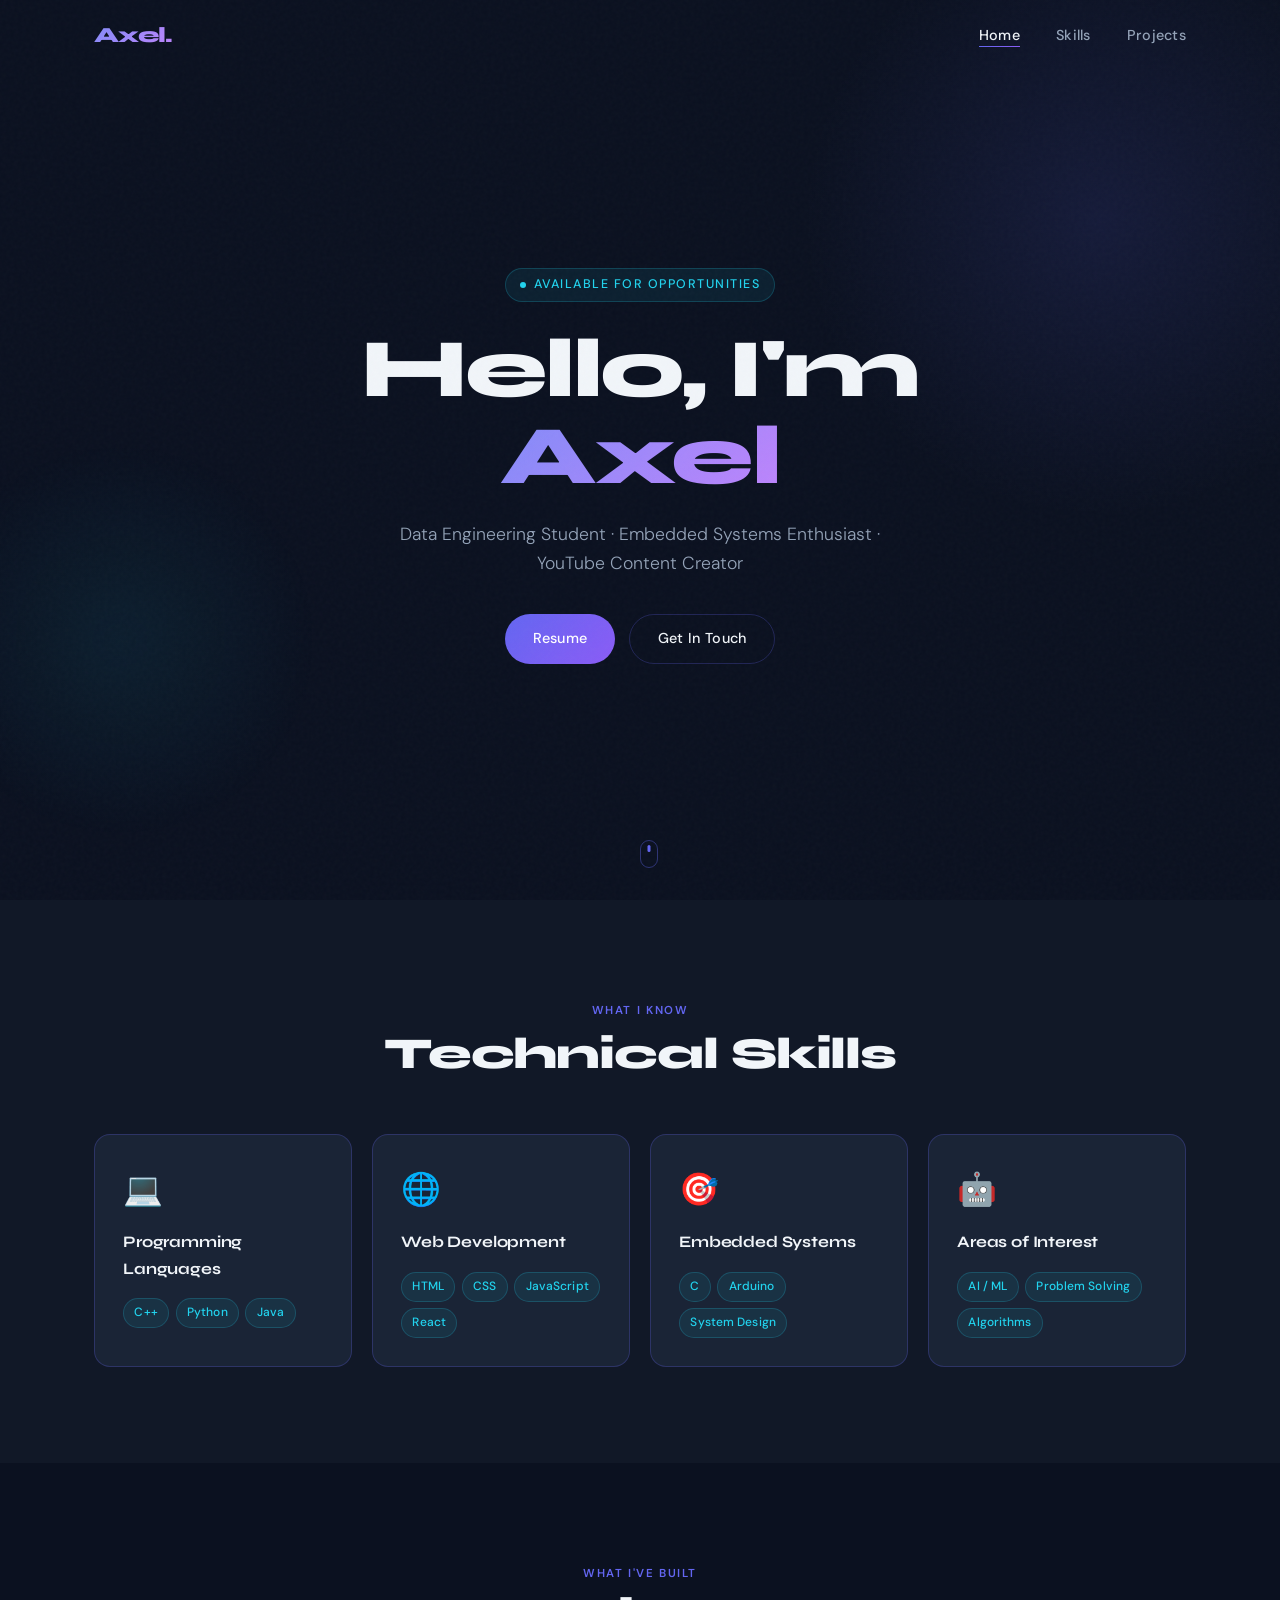
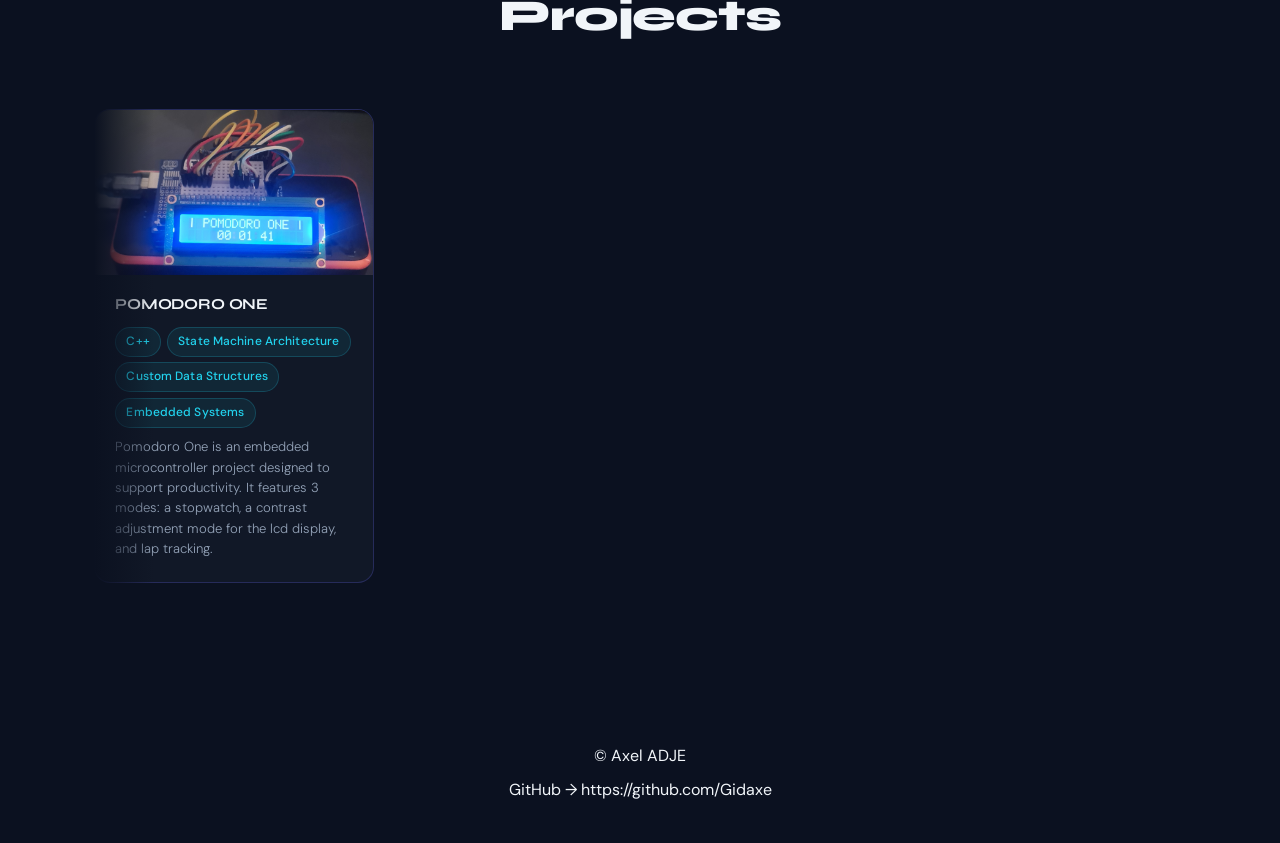
==== commit 3bc358c5: "Added the image of the POMODORO ONE v1" ====
--- a/index.html
+++ b/index.html
@@ -107,7 +107,7 @@
 
                     <a href="https://github.com/Gidaxe/POMODORO-ONE" target="_blank" rel="noopener" class="project-box">
                         <div class="project-img-wrap">
-                            <img src="images/sugarandswirl.png" alt="POMODORO ONE" loading="lazy">
+                            <img src="images/POMODORO_ONE.jpg" alt="POMODORO ONE" loading="lazy">
                         </div>
                         <div class="project-body">
                             <h4>POMODORO ONE</h4>
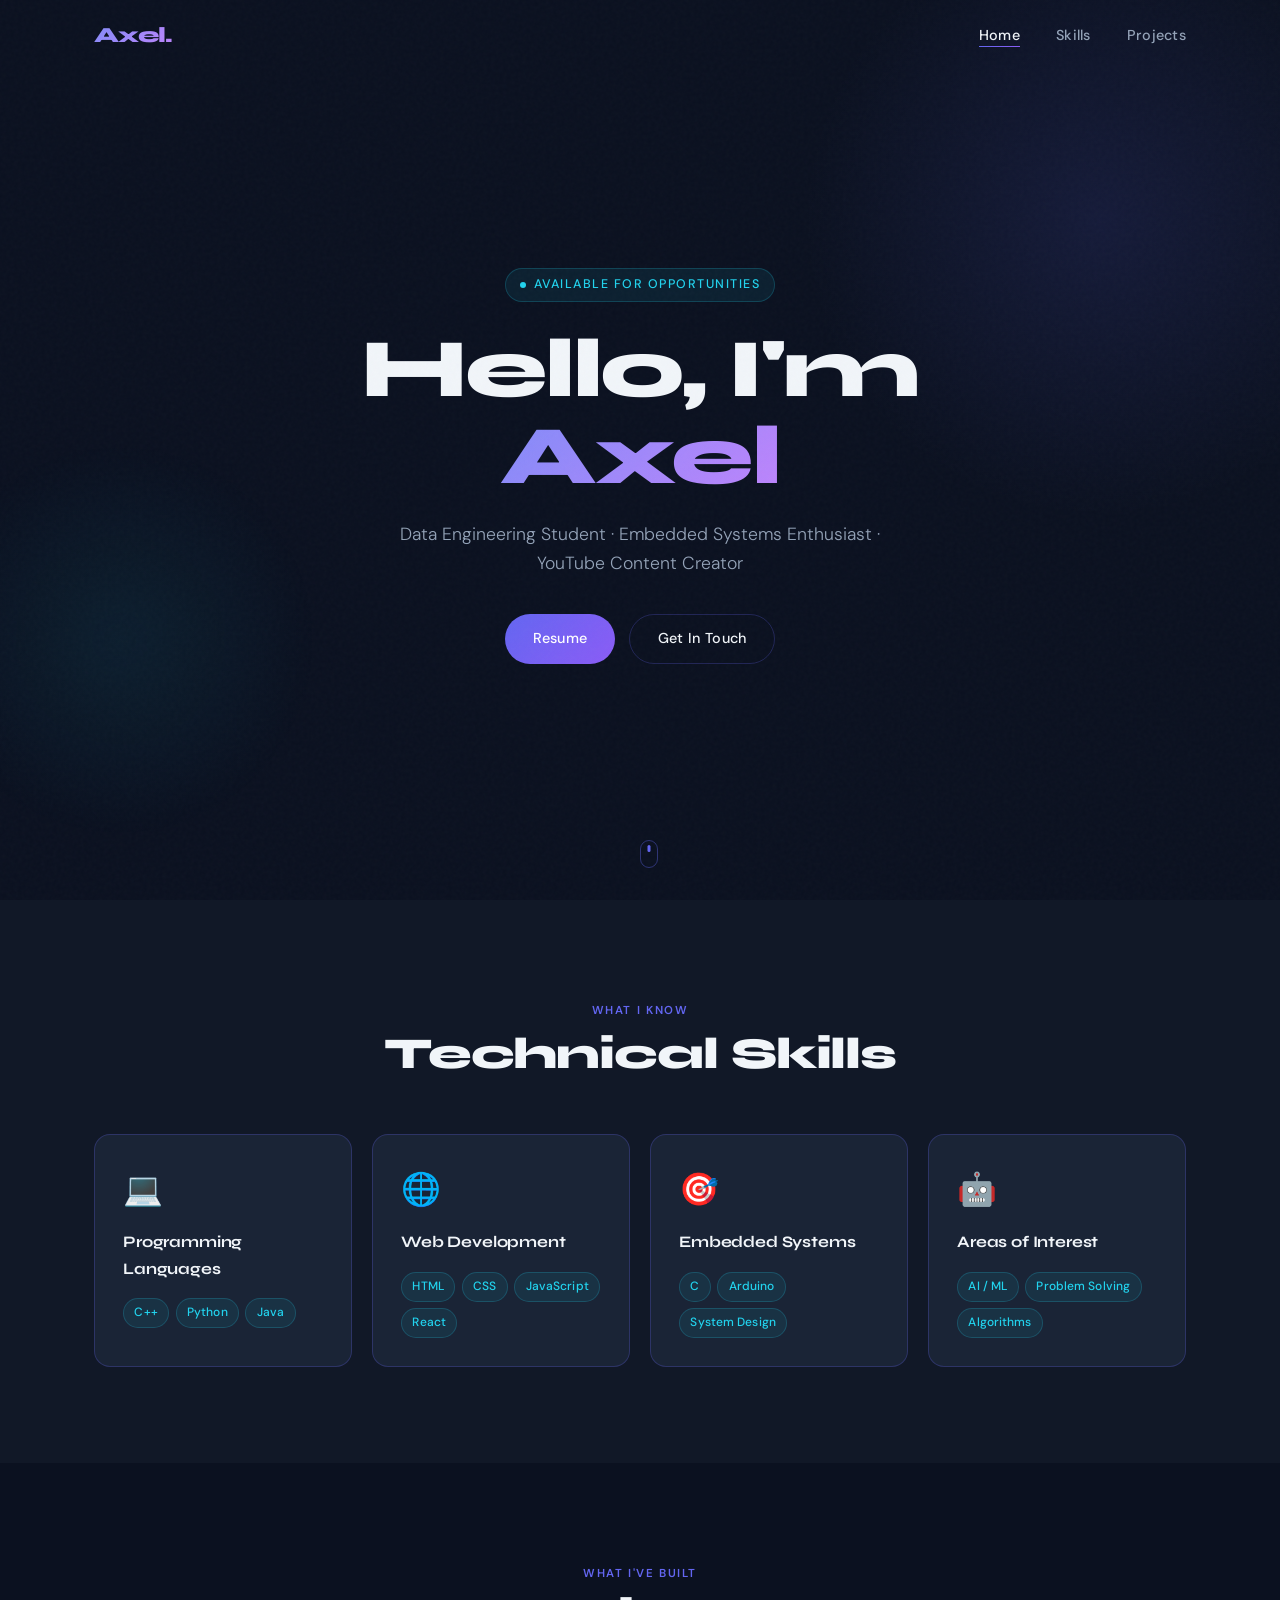
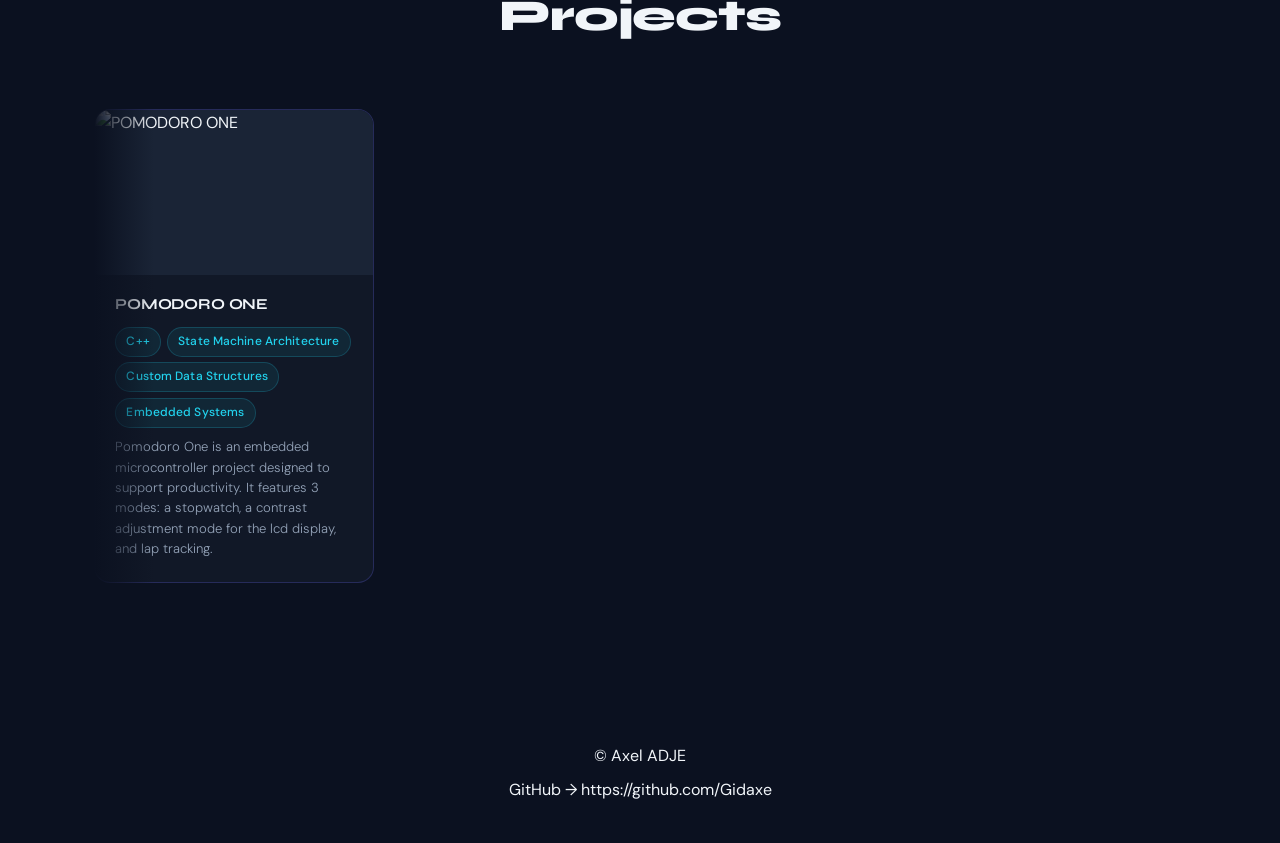
==== commit 37b3d917: "bug fix" ====
--- a/index.html
+++ b/index.html
@@ -107,7 +107,7 @@
 
                     <a href="https://github.com/Gidaxe/POMODORO-ONE" target="_blank" rel="noopener" class="project-box">
                         <div class="project-img-wrap">
-                            <img src="images/POMODORO_ONE.jpg" alt="POMODORO ONE" loading="lazy">
+                            <img src="/axeladje/images/POMODORO_ONE.jpg" alt="POMODORO ONE" loading="lazy">
                         </div>
                         <div class="project-body">
                             <h4>POMODORO ONE</h4>
